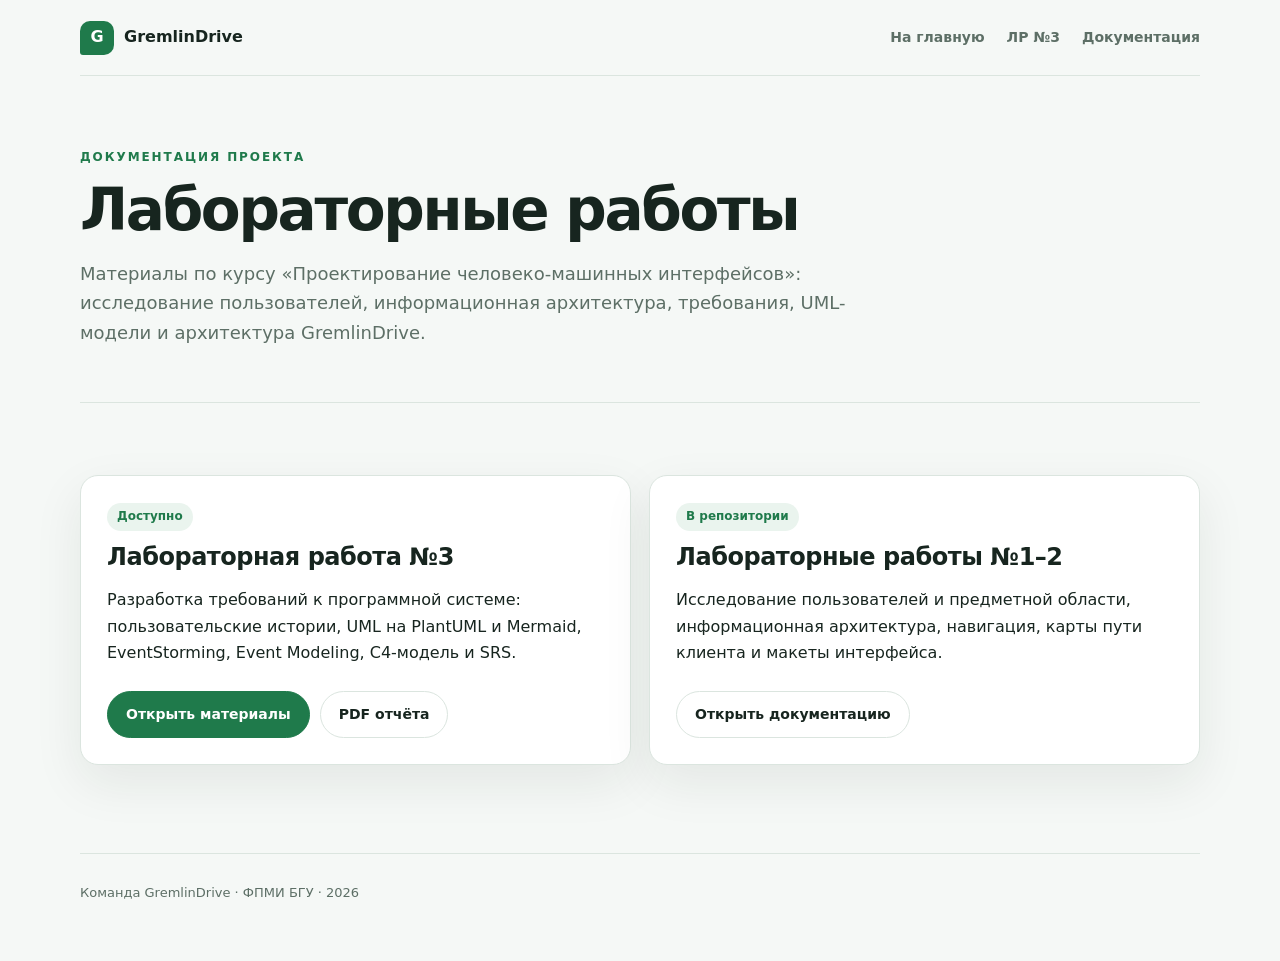
==== docs/labs/index.html @ b528e119 "docs: publish lab3 report and lab pages" ====
<!doctype html>
<html lang="ru">
<head>
  <meta charset="UTF-8" />
  <meta name="viewport" content="width=device-width, initial-scale=1.0" />
  <title>Лабораторные работы — GremlinDrive</title>
  <meta name="description" content="Материалы лабораторных работ проекта GremlinDrive по курсу «Проектирование человеко-машинных интерфейсов»." />
  <link rel="stylesheet" href="labs.css" />
</head>
<body>
  <header class="site-header">
    <a class="brand" href="../index.html">
      <span class="brand-mark" aria-hidden="true">G</span>
      <span>GremlinDrive</span>
    </a>
    <nav aria-label="Навигация">
      <a href="../index.html">На главную</a>
      <a href="lab3.html">ЛР №3</a>
      <a href="https://github.com/fpmi-hci-2026/hci-10-project-group-4">Документация</a>
    </nav>
  </header>

  <main>
    <section class="hero">
      <p class="eyebrow">Документация проекта</p>
      <h1>Лабораторные работы</h1>
      <p class="lead">
        Материалы по курсу «Проектирование человеко-машинных интерфейсов»:
        исследование пользователей, информационная архитектура, требования,
        UML-модели и архитектура GremlinDrive.
      </p>
    </section>

    <section class="section">
      <div class="lab-grid">
        <article class="lab-card">
          <span class="status">Доступно</span>
          <h2>Лабораторная работа №3</h2>
          <p>
            Разработка требований к программной системе: пользовательские
            истории, UML на PlantUML и Mermaid, EventStorming, Event Modeling,
            C4-модель и SRS.
          </p>
          <div class="actions">
            <a class="button primary" href="lab3.html">Открыть материалы</a>
            <a class="button" href="lab3-report.pdf">PDF отчёта</a>
          </div>
        </article>

        <article class="lab-card">
          <span class="status">В репозитории</span>
          <h2>Лабораторные работы №1–2</h2>
          <p>
            Исследование пользователей и предметной области, информационная
            архитектура, навигация, карты пути клиента и макеты интерфейса.
          </p>
          <div class="actions">
            <a class="button" href="https://github.com/fpmi-hci-2026/hci-10-project-group-4/tree/main/docs">Открыть документацию</a>
          </div>
        </article>
      </div>
    </section>
  </main>

  <footer>
    <p>Команда GremlinDrive · ФПМИ БГУ · 2026</p>
  </footer>
</body>
</html>
---- docs/labs/labs.css ----
:root {
  --bg: #f5f8f6;
  --surface: #ffffff;
  --ink: #17251f;
  --muted: #5d6f66;
  --line: #dbe5df;
  --green: #1f7a4b;
  --green-soft: #eaf4ee;
  --amber: #b26b14;
  --shadow: 0 18px 50px rgba(23, 37, 31, 0.08);
  --max: 1120px;
}

* { box-sizing: border-box; }

html { scroll-behavior: smooth; }

body {
  margin: 0;
  background: var(--bg);
  color: var(--ink);
  font-family: -apple-system, BlinkMacSystemFont, "Segoe UI", Roboto, "DejaVu Sans", Arial, sans-serif;
  line-height: 1.65;
}

a { color: var(--green); }

img { max-width: 100%; height: auto; }

.site-header {
  width: min(calc(100% - 40px), var(--max));
  margin: 0 auto;
  min-height: 76px;
  display: flex;
  align-items: center;
  justify-content: space-between;
  gap: 20px;
  border-bottom: 1px solid var(--line);
}

.brand {
  display: inline-flex;
  align-items: center;
  gap: 10px;
  color: var(--ink);
  font-weight: 800;
  text-decoration: none;
}

.brand-mark {
  display: grid;
  width: 34px;
  height: 34px;
  place-items: center;
  border-radius: 10px 10px 10px 3px;
  background: var(--green);
  color: #fff;
}

.site-header nav {
  display: flex;
  gap: 22px;
  font-size: 14px;
  font-weight: 600;
}

.site-header nav a {
  color: var(--muted);
  text-decoration: none;
}

.site-header nav a:hover { color: var(--green); }

main {
  width: min(calc(100% - 40px), var(--max));
  margin: 0 auto;
  padding: 54px 0 80px;
}

.hero {
  padding: 18px 0 40px;
  border-bottom: 1px solid var(--line);
}

.eyebrow {
  margin: 0 0 12px;
  color: var(--green);
  font-size: 12px;
  font-weight: 800;
  letter-spacing: 0.16em;
  text-transform: uppercase;
}

h1 {
  margin: 0 0 18px;
  font-size: clamp(34px, 5vw, 58px);
  line-height: 1.05;
  letter-spacing: -0.04em;
}

h2 {
  margin: 0 0 16px;
  font-size: clamp(25px, 3vw, 34px);
  line-height: 1.2;
  letter-spacing: -0.02em;
}

h3 {
  margin: 26px 0 10px;
  font-size: 20px;
}

p { margin: 0 0 14px; }

.lead {
  max-width: 780px;
  color: var(--muted);
  font-size: 18px;
}

.meta {
  display: flex;
  flex-wrap: wrap;
  gap: 8px;
  margin: 22px 0;
}

.chip {
  padding: 6px 12px;
  border: 1px solid var(--line);
  border-radius: 999px;
  background: var(--surface);
  color: var(--muted);
  font-size: 13px;
  font-weight: 600;
}

.actions {
  display: flex;
  flex-wrap: wrap;
  gap: 10px;
  margin-top: 24px;
}

.button {
  display: inline-block;
  padding: 11px 18px;
  border-radius: 999px;
  border: 1px solid var(--line);
  background: var(--surface);
  color: var(--ink);
  font-size: 14px;
  font-weight: 700;
  text-decoration: none;
}

.button.primary {
  border-color: var(--green);
  background: var(--green);
  color: #fff;
}

.toc {
  display: flex;
  flex-wrap: wrap;
  gap: 8px;
  padding: 22px 0 0;
}

.toc a {
  padding: 7px 12px;
  border-radius: 8px;
  background: var(--green-soft);
  color: var(--green);
  font-size: 13px;
  font-weight: 700;
  text-decoration: none;
}

.section {
  padding: 46px 0 8px;
  border-bottom: 1px solid var(--line);
}

.section:last-of-type { border-bottom: 0; }

.section-intro {
  max-width: 820px;
  color: var(--muted);
}

.card {
  margin: 18px 0;
  padding: 26px;
  border: 1px solid var(--line);
  border-radius: 18px;
  background: var(--surface);
  box-shadow: var(--shadow);
}

.card h2, .card h3 { margin-top: 0; }

.grid-2 {
  display: grid;
  grid-template-columns: repeat(2, minmax(0, 1fr));
  gap: 18px;
}

.grid-3 {
  display: grid;
  grid-template-columns: repeat(3, minmax(0, 1fr));
  gap: 18px;
}

figure {
  margin: 22px 0;
  padding: 14px;
  border: 1px solid var(--line);
  border-radius: 14px;
  background: #fff;
}

figure img {
  display: block;
  width: 100%;
  margin: 0 auto;
}

figcaption {
  margin-top: 10px;
  color: var(--muted);
  font-size: 13px;
  text-align: center;
}

figure.tall img {
  width: auto;
  max-height: 900px;
}

table {
  width: 100%;
  margin: 16px 0;
  border-collapse: collapse;
  font-size: 14px;
}

th, td {
  padding: 9px 10px;
  border-bottom: 1px solid var(--line);
  text-align: left;
  vertical-align: top;
}

th {
  background: var(--green-soft);
  color: var(--ink);
  font-size: 13px;
}

code {
  padding: 1px 5px;
  border-radius: 5px;
  background: #edf2ef;
  font-family: "DejaVu Sans Mono", monospace;
  font-size: 0.9em;
}

details {
  margin: 14px 0;
  padding: 12px 16px;
  border: 1px solid var(--line);
  border-radius: 12px;
  background: #fbfdfc;
}

summary {
  cursor: pointer;
  font-weight: 700;
}

.note {
  padding: 14px 16px;
  border-left: 4px solid var(--green);
  border-radius: 8px;
  background: var(--green-soft);
}

.lab-grid {
  display: grid;
  grid-template-columns: repeat(2, minmax(0, 1fr));
  gap: 18px;
  margin-top: 26px;
}

.lab-card {
  padding: 26px;
  border: 1px solid var(--line);
  border-radius: 18px;
  background: var(--surface);
  box-shadow: var(--shadow);
}

.lab-card h2 { font-size: 24px; }

.lab-card .status {
  display: inline-block;
  margin-bottom: 12px;
  padding: 4px 10px;
  border-radius: 999px;
  background: var(--green-soft);
  color: var(--green);
  font-size: 12px;
  font-weight: 800;
}

footer {
  width: min(calc(100% - 40px), var(--max));
  margin: 0 auto;
  padding: 28px 0 44px;
  border-top: 1px solid var(--line);
  color: var(--muted);
  font-size: 13px;
}

@media (max-width: 820px) {
  .grid-2, .grid-3, .lab-grid { grid-template-columns: 1fr; }
  .site-header { align-items: flex-start; padding: 16px 0; }
  .site-header nav { flex-wrap: wrap; gap: 12px; }
  main { padding-top: 34px; }
}
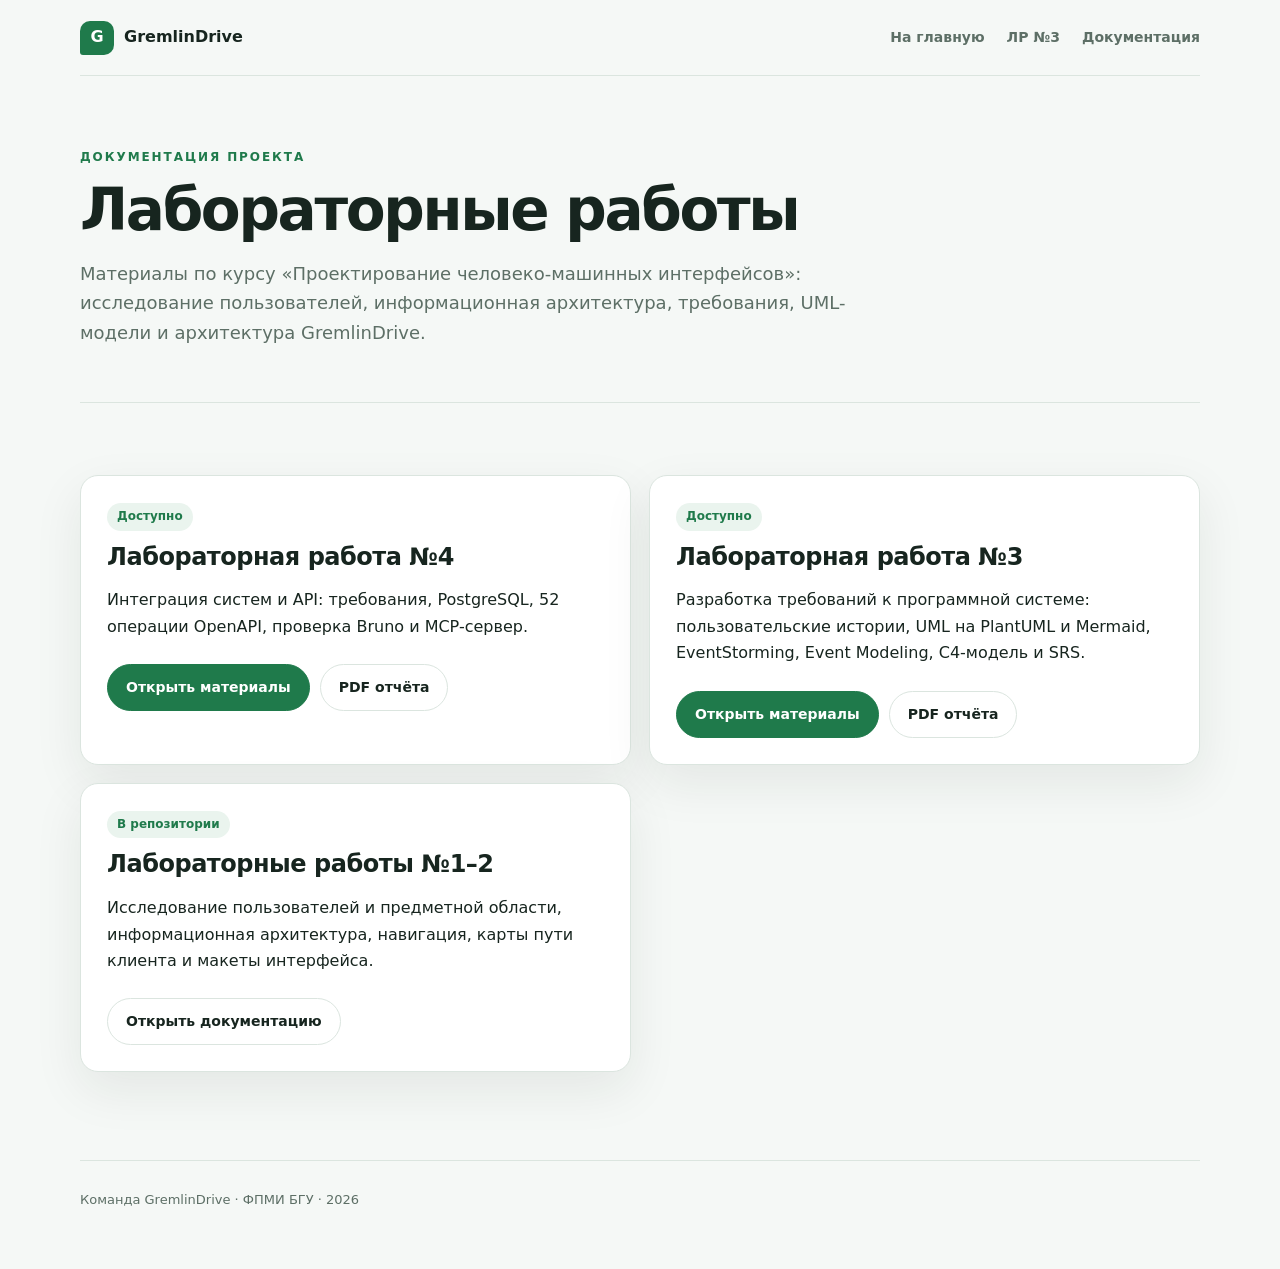
==== commit b333174f: "docs: publish laboratory 4 API and MCP materials" ====
--- a/docs/labs/index.html
+++ b/docs/labs/index.html
@@ -32,7 +32,7 @@
     </section>
 
     <section class="section">
-      <div class="lab-grid">
+      <div class="lab-grid"><article class="lab-card"><span class="status">Доступно</span><h2>Лабораторная работа №4</h2><p>Интеграция систем и API: требования, PostgreSQL, 52 операции OpenAPI, проверка Bruno и MCP-сервер.</p><div class="actions"><a class="button primary" href="lab4/">Открыть материалы</a><a class="button" href="lab4/lab4-report.pdf">PDF отчёта</a></div></article>
         <article class="lab-card">
           <span class="status">Доступно</span>
           <h2>Лабораторная работа №3</h2>
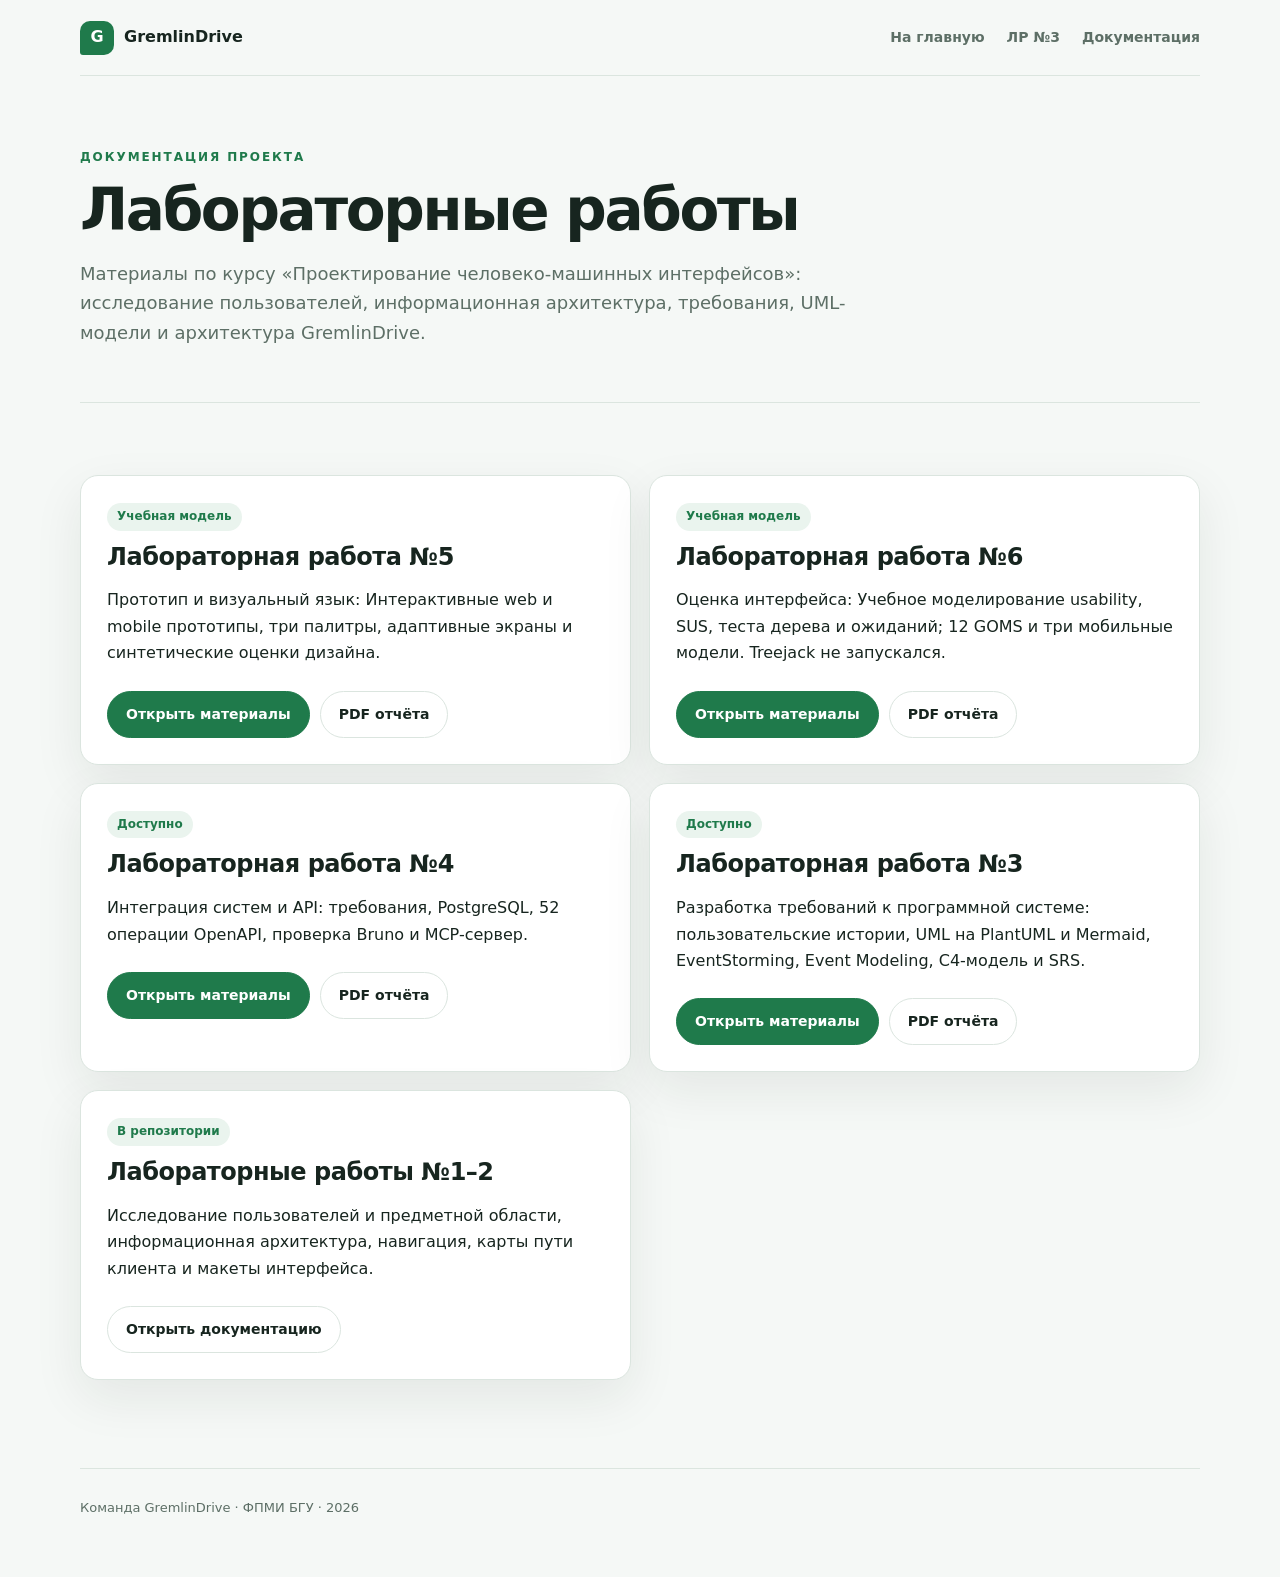
==== commit fc76d1e9: "docs: publish labs 5 and 6 prototypes and evaluation" ====
--- a/docs/labs/index.html
+++ b/docs/labs/index.html
@@ -32,7 +32,7 @@
     </section>
 
     <section class="section">
-      <div class="lab-grid"><article class="lab-card"><span class="status">Доступно</span><h2>Лабораторная работа №4</h2><p>Интеграция систем и API: требования, PostgreSQL, 52 операции OpenAPI, проверка Bruno и MCP-сервер.</p><div class="actions"><a class="button primary" href="lab4/">Открыть материалы</a><a class="button" href="lab4/lab4-report.pdf">PDF отчёта</a></div></article>
+      <div class="lab-grid"><article class="lab-card"><span class="status">Учебная модель</span><h2>Лабораторная работа №5</h2><p>Прототип и визуальный язык: Интерактивные web и mobile прототипы, три палитры, адаптивные экраны и синтетические оценки дизайна.</p><div class="actions"><a class="button primary" href="lab5/">Открыть материалы</a><a class="button" href="lab5/lab5-report.pdf">PDF отчёта</a></div></article><article class="lab-card"><span class="status">Учебная модель</span><h2>Лабораторная работа №6</h2><p>Оценка интерфейса: Учебное моделирование usability, SUS, теста дерева и ожиданий; 12 GOMS и три мобильные модели. Treejack не запускался.</p><div class="actions"><a class="button primary" href="lab6/">Открыть материалы</a><a class="button" href="lab6/lab6-report.pdf">PDF отчёта</a></div></article><article class="lab-card"><span class="status">Доступно</span><h2>Лабораторная работа №4</h2><p>Интеграция систем и API: требования, PostgreSQL, 52 операции OpenAPI, проверка Bruno и MCP-сервер.</p><div class="actions"><a class="button primary" href="lab4/">Открыть материалы</a><a class="button" href="lab4/lab4-report.pdf">PDF отчёта</a></div></article>
         <article class="lab-card">
           <span class="status">Доступно</span>
           <h2>Лабораторная работа №3</h2>
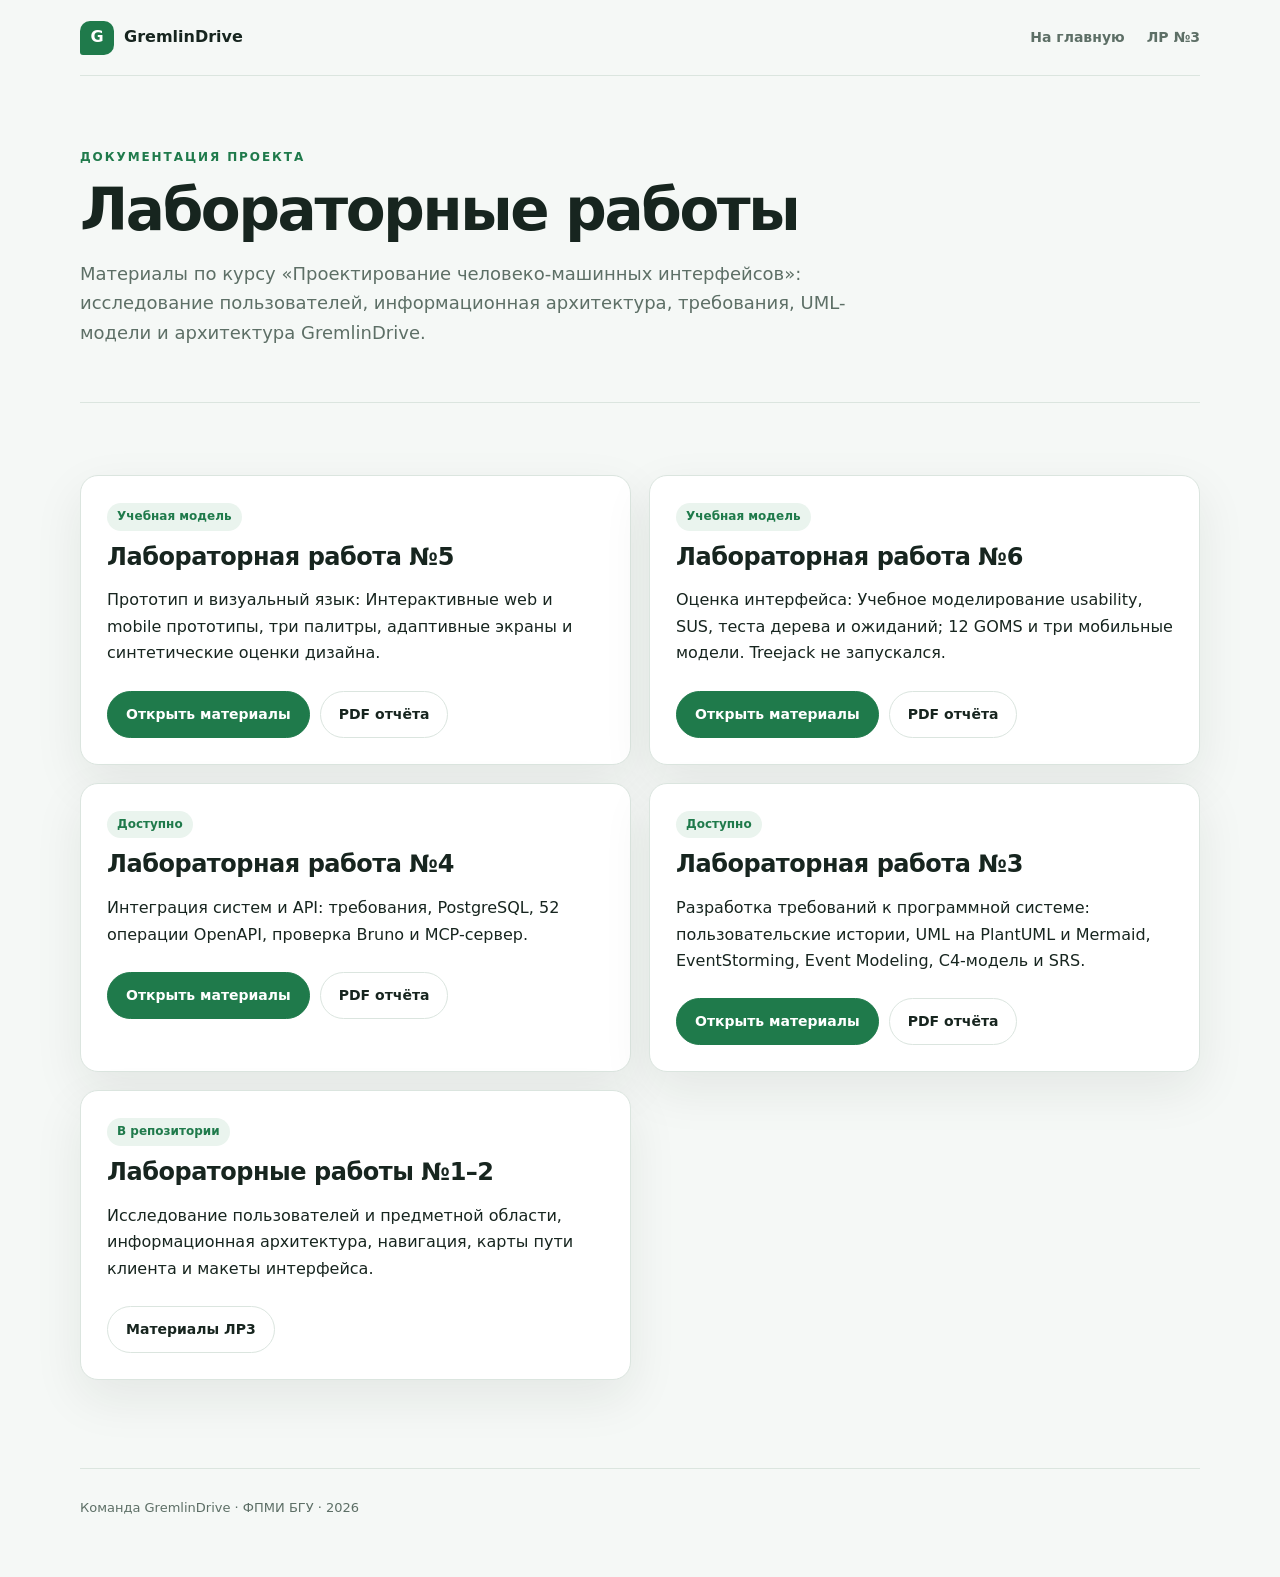
==== commit 57551c10: "chore(pages): remove legacy lab3 and shared sources" ====
--- a/docs/labs/index.html
+++ b/docs/labs/index.html
@@ -16,7 +16,6 @@
     <nav aria-label="Навигация">
       <a href="../index.html">На главную</a>
       <a href="lab3.html">ЛР №3</a>
-      <a href="https://github.com/fpmi-hci-2026/hci-10-project-group-4">Документация</a>
     </nav>
   </header>
 
@@ -55,7 +54,7 @@
             архитектура, навигация, карты пути клиента и макеты интерфейса.
           </p>
           <div class="actions">
-            <a class="button" href="https://github.com/fpmi-hci-2026/hci-10-project-group-4/tree/main/docs">Открыть документацию</a>
+            <a class="button" href="lab3.html">Материалы ЛР3</a>
           </div>
         </article>
       </div>
